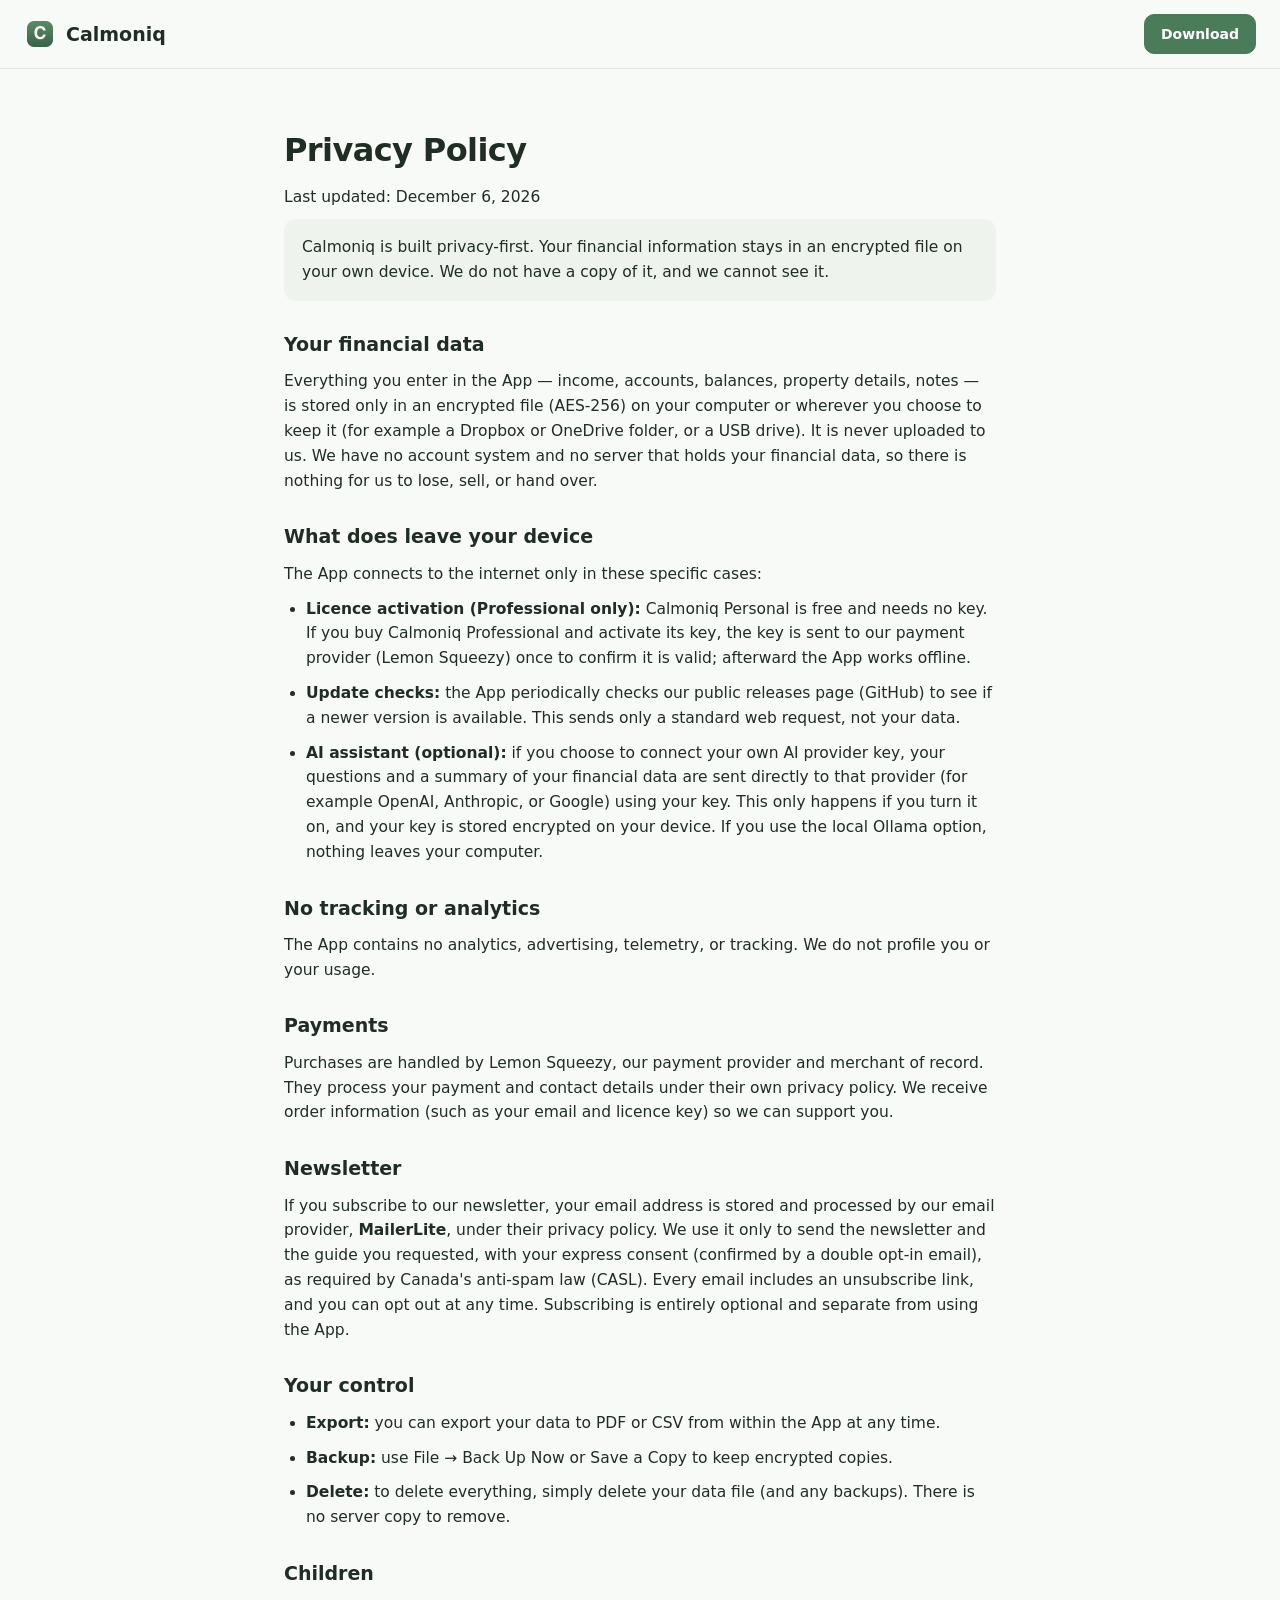
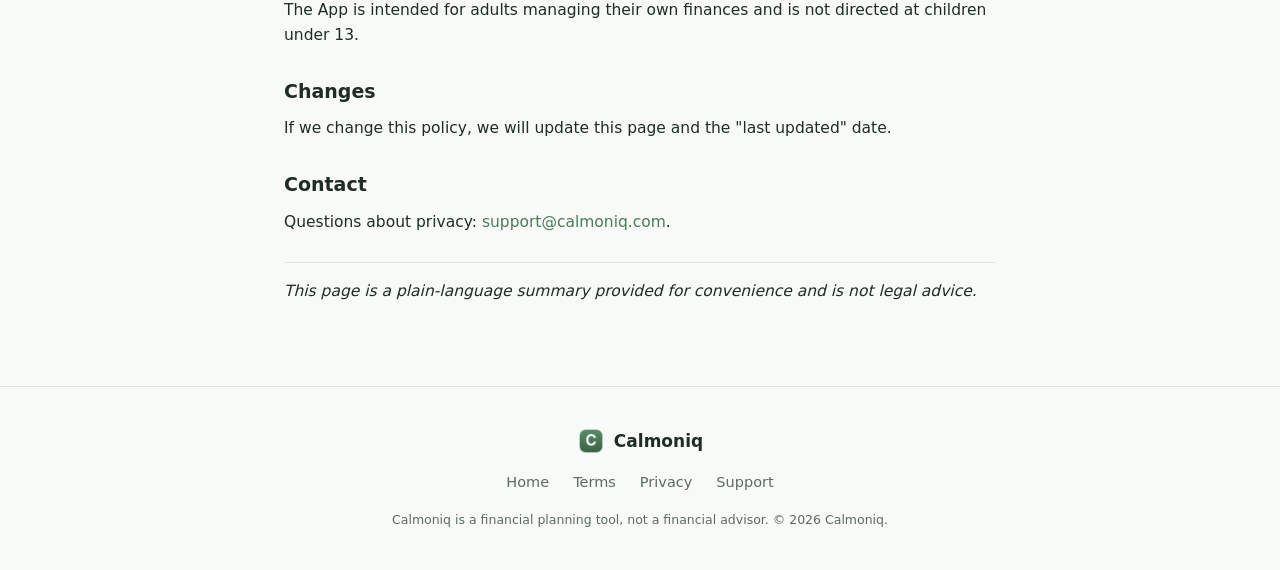
==== privacy.html @ 3c46fd38 "Make Calmoniq Personal free; add newsletter (MailerLite) + Buy Me a Coffee - Pricing → Free (drop $4" ====
<!DOCTYPE html>
<html lang="en">
<head>
<meta charset="UTF-8" />
<meta name="viewport" content="width=device-width, initial-scale=1.0" />
<title>Privacy Policy — Calmoniq</title>
<meta name="description" content="How Calmoniq handles your data. Your financial information stays encrypted on your own device." />
<link rel="canonical" href="https://calmoniq.com/privacy.html" />
<link rel="icon" href="assets/icon.png" />
<link rel="stylesheet" href="styles.css?v=6" />
</head>
<body>
<header class="nav">
  <a class="brand" href="index.html"><img src="assets/icon.png" alt="Calmoniq" width="32" height="32" /><span>Calmoniq</span></a>
  <nav class="nav-links"><a class="btn btn-sm" href="index.html#download">Download</a></nav>
</header>

<main class="legal">
  <h1>Privacy Policy</h1>
  <p class="legal-updated">Last updated: <span id="updated"></span></p>

  <p class="legal-lead">Calmoniq is built privacy-first. Your financial information stays in an encrypted file on your own device. We do not have a copy of it, and we cannot see it.</p>

  <h2>Your financial data</h2>
  <p>Everything you enter in the App — income, accounts, balances, property details, notes — is stored only in an encrypted file (AES-256) on your computer or wherever you choose to keep it (for example a Dropbox or OneDrive folder, or a USB drive). It is never uploaded to us. We have no account system and no server that holds your financial data, so there is nothing for us to lose, sell, or hand over.</p>

  <h2>What does leave your device</h2>
  <p>The App connects to the internet only in these specific cases:</p>
  <ul>
    <li><strong>Licence activation (Professional only):</strong> Calmoniq Personal is free and needs no key. If you buy Calmoniq Professional and activate its key, the key is sent to our payment provider (Lemon Squeezy) once to confirm it is valid; afterward the App works offline.</li>
    <li><strong>Update checks:</strong> the App periodically checks our public releases page (GitHub) to see if a newer version is available. This sends only a standard web request, not your data.</li>
    <li><strong>AI assistant (optional):</strong> if you choose to connect your own AI provider key, your questions and a summary of your financial data are sent directly to that provider (for example OpenAI, Anthropic, or Google) using your key. This only happens if you turn it on, and your key is stored encrypted on your device. If you use the local Ollama option, nothing leaves your computer.</li>
  </ul>

  <h2>No tracking or analytics</h2>
  <p>The App contains no analytics, advertising, telemetry, or tracking. We do not profile you or your usage.</p>

  <h2>Payments</h2>
  <p>Purchases are handled by Lemon Squeezy, our payment provider and merchant of record. They process your payment and contact details under their own privacy policy. We receive order information (such as your email and licence key) so we can support you.</p>

  <h2>Newsletter</h2>
  <p>If you subscribe to our newsletter, your email address is stored and processed by our email provider, <strong>MailerLite</strong>, under their privacy policy. We use it only to send the newsletter and the guide you requested, with your express consent (confirmed by a double opt-in email), as required by Canada's anti-spam law (CASL). Every email includes an unsubscribe link, and you can opt out at any time. Subscribing is entirely optional and separate from using the App.</p>

  <h2>Your control</h2>
  <ul>
    <li><strong>Export:</strong> you can export your data to PDF or CSV from within the App at any time.</li>
    <li><strong>Backup:</strong> use File → Back Up Now or Save a Copy to keep encrypted copies.</li>
    <li><strong>Delete:</strong> to delete everything, simply delete your data file (and any backups). There is no server copy to remove.</li>
  </ul>

  <h2>Children</h2>
  <p>The App is intended for adults managing their own finances and is not directed at children under 13.</p>

  <h2>Changes</h2>
  <p>If we change this policy, we will update this page and the "last updated" date.</p>

  <h2>Contact</h2>
  <p>Questions about privacy: <a href="mailto:support@calmoniq.com">support@calmoniq.com</a>.</p>

  <p class="legal-note">This page is a plain-language summary provided for convenience and is not legal advice.</p>
</main>

<footer class="footer">
  <div class="footer-brand"><img src="assets/icon.png" alt="" width="28" height="28" /><span>Calmoniq</span></div>
  <nav class="footer-links">
    <a href="index.html">Home</a>
    <a href="terms.html">Terms</a>
    <a href="privacy.html">Privacy</a>
    <a href="mailto:support@calmoniq.com">Support</a>
  </nav>
  <p class="disclaimer">Calmoniq is a financial planning tool, not a financial advisor. © <span id="year"></span> Calmoniq.</p>
</footer>
<script>
  document.getElementById("year").textContent = new Date().getFullYear();
  document.getElementById("updated").textContent = new Date().toLocaleDateString("en-CA", { year: "numeric", month: "long", day: "numeric" });
</script>
</body>
</html>
---- styles.css ----
:root {
  --green: #4a7c59;
  --green-dark: #3a6347;
  --green-light: #5a8d68;
  --bg: #f8faf8;
  --bg-alt: #eef3ee;
  --text: #1f2d24;
  --muted: #5c6b61;
  --border: #dde6df;
  --white: #ffffff;
  --radius: 16px;
  --shadow: 0 8px 30px rgba(31, 45, 36, 0.08);
  --max: 1120px;
}
* { box-sizing: border-box; margin: 0; padding: 0; }
html { scroll-behavior: smooth; }
body {
  font-family: "Inter", -apple-system, BlinkMacSystemFont, "Segoe UI", system-ui, sans-serif;
  background: var(--bg);
  color: var(--text);
  line-height: 1.6;
  -webkit-font-smoothing: antialiased;
}
img { max-width: 100%; display: block; }
a { color: inherit; text-decoration: none; }

/* buttons */
.btn {
  display: inline-flex; align-items: center; justify-content: center;
  background: var(--green); color: #fff; font-weight: 600; font-size: 15px;
  padding: 12px 22px; border-radius: 10px; border: 1px solid var(--green);
  cursor: pointer; transition: background .15s, transform .05s; white-space: nowrap;
}
.btn:hover { background: var(--green-dark); }
.btn:active { transform: translateY(1px); }
.btn-lg { padding: 15px 28px; font-size: 16px; }
.btn-sm { padding: 8px 16px; font-size: 14px; }
.btn-ghost { background: transparent; color: var(--green-dark); border-color: var(--border); }
.btn-ghost:hover { background: var(--bg-alt); }
.btn-block { width: 100%; }

/* nav */
.nav {
  position: sticky; top: 0; z-index: 50;
  display: flex; align-items: center; justify-content: space-between;
  padding: 14px 24px; background: rgba(248,250,248,.85); backdrop-filter: blur(10px);
  border-bottom: 1px solid var(--border); max-width: 100%;
}
.brand { display: flex; align-items: center; gap: 10px; font-weight: 700; font-size: 19px; }
.brand img { border-radius: 7px; }
.nav-links { display: flex; align-items: center; gap: 24px; font-size: 15px; }
.nav-links a:not(.btn) { color: var(--muted); }
.nav-links a:not(.btn):hover { color: var(--text); }

/* hero */
.hero {
  display: grid; grid-template-columns: 1.05fr 1fr; gap: 48px; align-items: center;
  max-width: var(--max); margin: 0 auto; padding: 72px 24px 56px;
}
.pill {
  display: inline-block; background: var(--bg-alt); color: var(--green-dark);
  font-size: 13.5px; font-weight: 600; padding: 6px 14px; border-radius: 999px; margin-bottom: 22px;
}
.hero h1 { font-size: 52px; line-height: 1.08; letter-spacing: -1.5px; margin-bottom: 20px; }
.accent { color: var(--green); }
.lede { font-size: 18px; color: var(--muted); max-width: 540px; margin-bottom: 30px; }
.cta-row { display: flex; gap: 14px; flex-wrap: wrap; }
.cta-sub { font-size: 13.5px; color: var(--muted); margin-top: 14px; }
.hero-shot img {
  border-radius: var(--radius); box-shadow: var(--shadow); border: 1px solid var(--border);
}

/* trust strip */
.trust-strip {
  display: flex; flex-wrap: wrap; justify-content: center; gap: 14px 40px;
  background: var(--green); color: #eaf2ec; padding: 18px 24px; font-size: 14.5px; font-weight: 500;
}

/* sections */
.section { max-width: var(--max); margin: 0 auto; padding: 80px 24px; }
.section-alt { background: var(--bg-alt); max-width: 100%; }
.section-alt > * { max-width: var(--max); margin-left: auto; margin-right: auto; }
.section h2 { font-size: 34px; letter-spacing: -0.8px; text-align: center; margin-bottom: 44px; }

/* feature grid */
.grid { display: grid; grid-template-columns: repeat(3, 1fr); gap: 22px; }
.grid-3 { grid-template-columns: repeat(3, 1fr); }
.card {
  background: var(--white); border: 1px solid var(--border); border-radius: var(--radius);
  padding: 26px; box-shadow: 0 1px 3px rgba(31,45,36,.04);
}
.card h3 { font-size: 18px; margin-bottom: 8px; }
.card p { color: var(--muted); font-size: 15px; }

/* screenshots */
.screens { display: grid; grid-template-columns: repeat(2, 1fr); gap: 26px; }
.screens figure {
  background: var(--white); border: 1px solid var(--border); border-radius: var(--radius);
  overflow: hidden; box-shadow: var(--shadow);
}
.screens img { width: 100%; }
.screens figcaption { padding: 12px 16px; font-size: 14px; color: var(--muted); font-weight: 500; }

/* updates */
.updates { text-align: center; max-width: 760px; }
.updates-lede { color: var(--muted); font-size: 17px; margin: -24px auto 30px; }
.updates-tags { display: flex; flex-wrap: wrap; justify-content: center; gap: 10px; }
.updates-tags span {
  background: var(--bg-alt); color: var(--green-dark); font-size: 14px; font-weight: 500;
  padding: 8px 16px; border-radius: 999px;
}

/* privacy */
.privacy { text-align: center; }
.privacy-lede { font-size: 18px; color: var(--muted); max-width: 620px; margin: -24px auto 40px; }
.privacy .grid-3 { text-align: left; }

/* pricing */
.price-card {
  max-width: 460px; margin: 0 auto; background: var(--white);
  border: 1px solid var(--border); border-radius: 20px; padding: 36px; box-shadow: var(--shadow);
}
.price-top { text-align: center; border-bottom: 1px solid var(--border); padding-bottom: 24px; margin-bottom: 24px; }
.price-top h3 { font-size: 18px; color: var(--muted); font-weight: 600; }
.price { margin: 12px 0 6px; }
.price .amount { font-size: 52px; font-weight: 800; letter-spacing: -1.5px; }
.price .per { font-size: 17px; color: var(--muted); margin-left: 8px; }
.price-note { color: var(--muted); font-size: 14.5px; }
.price-list { list-style: none; margin-bottom: 26px; }
.price-list li { padding: 9px 0 9px 30px; position: relative; font-size: 15.5px; }
.price-list li::before {
  content: "✓"; position: absolute; left: 0; color: var(--green); font-weight: 700;
}
.price-sub { text-align: center; font-size: 13px; color: var(--muted); margin-top: 14px; }

/* donate */
.donate { text-align: center; max-width: 460px; margin: 22px auto 0; }
.donate p { color: var(--muted); font-size: 14.5px; margin-bottom: 14px; }

/* newsletter */
.newsletter { text-align: center; max-width: 640px; }
.newsletter-intro { color: var(--muted); font-size: 16px; margin: -28px auto 28px; max-width: 540px; }
.newsletter-form { display: flex; flex-direction: column; gap: 14px; align-items: center; }
.newsletter-form input[type=email] {
  width: 100%; max-width: 420px; padding: 13px 16px; font-size: 15px;
  border: 1px solid var(--border); border-radius: 10px; font-family: inherit;
}
.newsletter-form input[type=email]:focus { outline: 2px solid var(--green); border-color: var(--green); }
.consent {
  display: flex; gap: 10px; align-items: flex-start; max-width: 420px;
  text-align: left; font-size: 13.5px; color: var(--muted);
}
.consent input { margin-top: 3px; }
.form-msg { font-size: 14px; font-weight: 600; }
.form-msg.ok { color: var(--green); }
.form-msg.err { color: #b3422f; }
.fineprint { font-size: 12.5px; color: var(--muted); margin-top: 18px; line-height: 1.7; }
.lead-magnet-offer { font-size: 15px; color: var(--text); max-width: 480px; margin: 0 auto 18px; }
.grab-guide { color: var(--green); font-weight: 600; }
.grab-guide:hover { text-decoration: underline; }

/* footer */
.footer {
  border-top: 1px solid var(--border); padding: 40px 24px; text-align: center;
  display: flex; flex-direction: column; align-items: center; gap: 16px;
}
.footer-brand { display: flex; align-items: center; gap: 9px; font-weight: 700; font-size: 17px; }
.footer-brand img { border-radius: 6px; }
.footer-links { display: flex; gap: 24px; font-size: 14.5px; color: var(--muted); }
.footer-links a:hover { color: var(--text); }
.disclaimer { font-size: 12.5px; color: var(--muted); max-width: 560px; }

/* responsive */
@media (max-width: 860px) {
  .hero { grid-template-columns: 1fr; padding-top: 48px; }
  .hero h1 { font-size: 40px; }
  .hero-shot { order: -1; }
  .grid, .grid-3, .screens { grid-template-columns: 1fr; }
  /* Hide in-page section anchors on mobile, but keep .btn links (the
     Personal/Business cross-link and the primary CTA) visible. */
  .nav-links a:not(.btn) { display: none; }
  .section { padding: 56px 24px; }
  .section h2 { font-size: 28px; }
  /* Let the nav wrap instead of overlapping when the brand + cross-link +
     CTA button are wider than a phone screen. */
  .nav { padding: 12px 16px; flex-wrap: wrap; row-gap: 10px; }
  .nav-links { gap: 10px; flex-wrap: wrap; justify-content: flex-end; }
}

/* pricing grid (Personal vs Professional) */
.price-grid { display: grid; grid-template-columns: repeat(2, 1fr); gap: 22px; max-width: 820px; margin: 0 auto; align-items: start; }
.price-grid-3 { grid-template-columns: repeat(3, 1fr); max-width: 1000px; }
.price-card-pro { border: 2px solid var(--green); position: relative; }
.badge-popular {
  position: absolute; top: -11px; left: 50%; transform: translateX(-50%);
  background: var(--green); color: #fff; font-size: 12px; font-weight: 600;
  padding: 3px 14px; border-radius: 999px; white-space: nowrap;
}

/* FAQ */
.faq { max-width: 760px; margin: 0 auto; display: grid; gap: 14px; }
.faq-item { background: var(--white); border: 1px solid var(--border); border-radius: var(--radius); padding: 18px 20px; }
.faq-item h3 { font-size: 16px; margin-bottom: 6px; }
.faq-item p { color: var(--muted); font-size: 14.5px; }

/* legal pages */
.legal { max-width: 760px; margin: 0 auto; padding: 56px 24px 72px; }
.legal h1 { font-size: 32px; letter-spacing: -0.6px; margin-bottom: 8px; }
.legal-updated { color: var(--muted); font-size: 13.5px; margin-bottom: 28px; }
.legal-lead { font-size: 17px; color: var(--text); background: var(--bg-alt); border-radius: 12px; padding: 16px 18px; margin-bottom: 28px; }
.legal h2 { font-size: 19px; margin: 28px 0 10px; }
.legal p, .legal li { color: var(--text); font-size: 15.5px; margin-bottom: 10px; }
.legal ul { padding-left: 22px; margin-bottom: 12px; }
.legal a { color: var(--green); font-weight: 500; }
.legal a:hover { text-decoration: underline; }
.legal-note { color: var(--muted); font-size: 13px; font-style: italic; margin-top: 28px; border-top: 1px solid var(--border); padding-top: 16px; }

/* responsive: pricing grids + small phones.
   Placed at the end so it overrides the base .price-grid / .price-grid-3
   rules (which appear after the main @media block in source order). */
@media (max-width: 860px) {
  .price-grid, .price-grid-3 { grid-template-columns: 1fr; max-width: 460px; }
}
@media (max-width: 480px) {
  .hero { padding: 40px 18px 36px; }
  .hero h1 { font-size: 32px; }
  .lede { font-size: 16.5px; }
  .section { padding: 48px 18px; }
  .section h2 { font-size: 25px; margin-bottom: 32px; }
  .trust-strip { gap: 10px 20px; font-size: 13px; padding: 16px 18px; }
  .price-card { padding: 28px 22px; }
  .price .amount { font-size: 44px; }
  .nav-links { gap: 8px; }
  .nav-links .btn-sm { padding: 7px 12px; font-size: 13px; }
  .footer-links { flex-wrap: wrap; justify-content: center; gap: 14px 18px; }
}
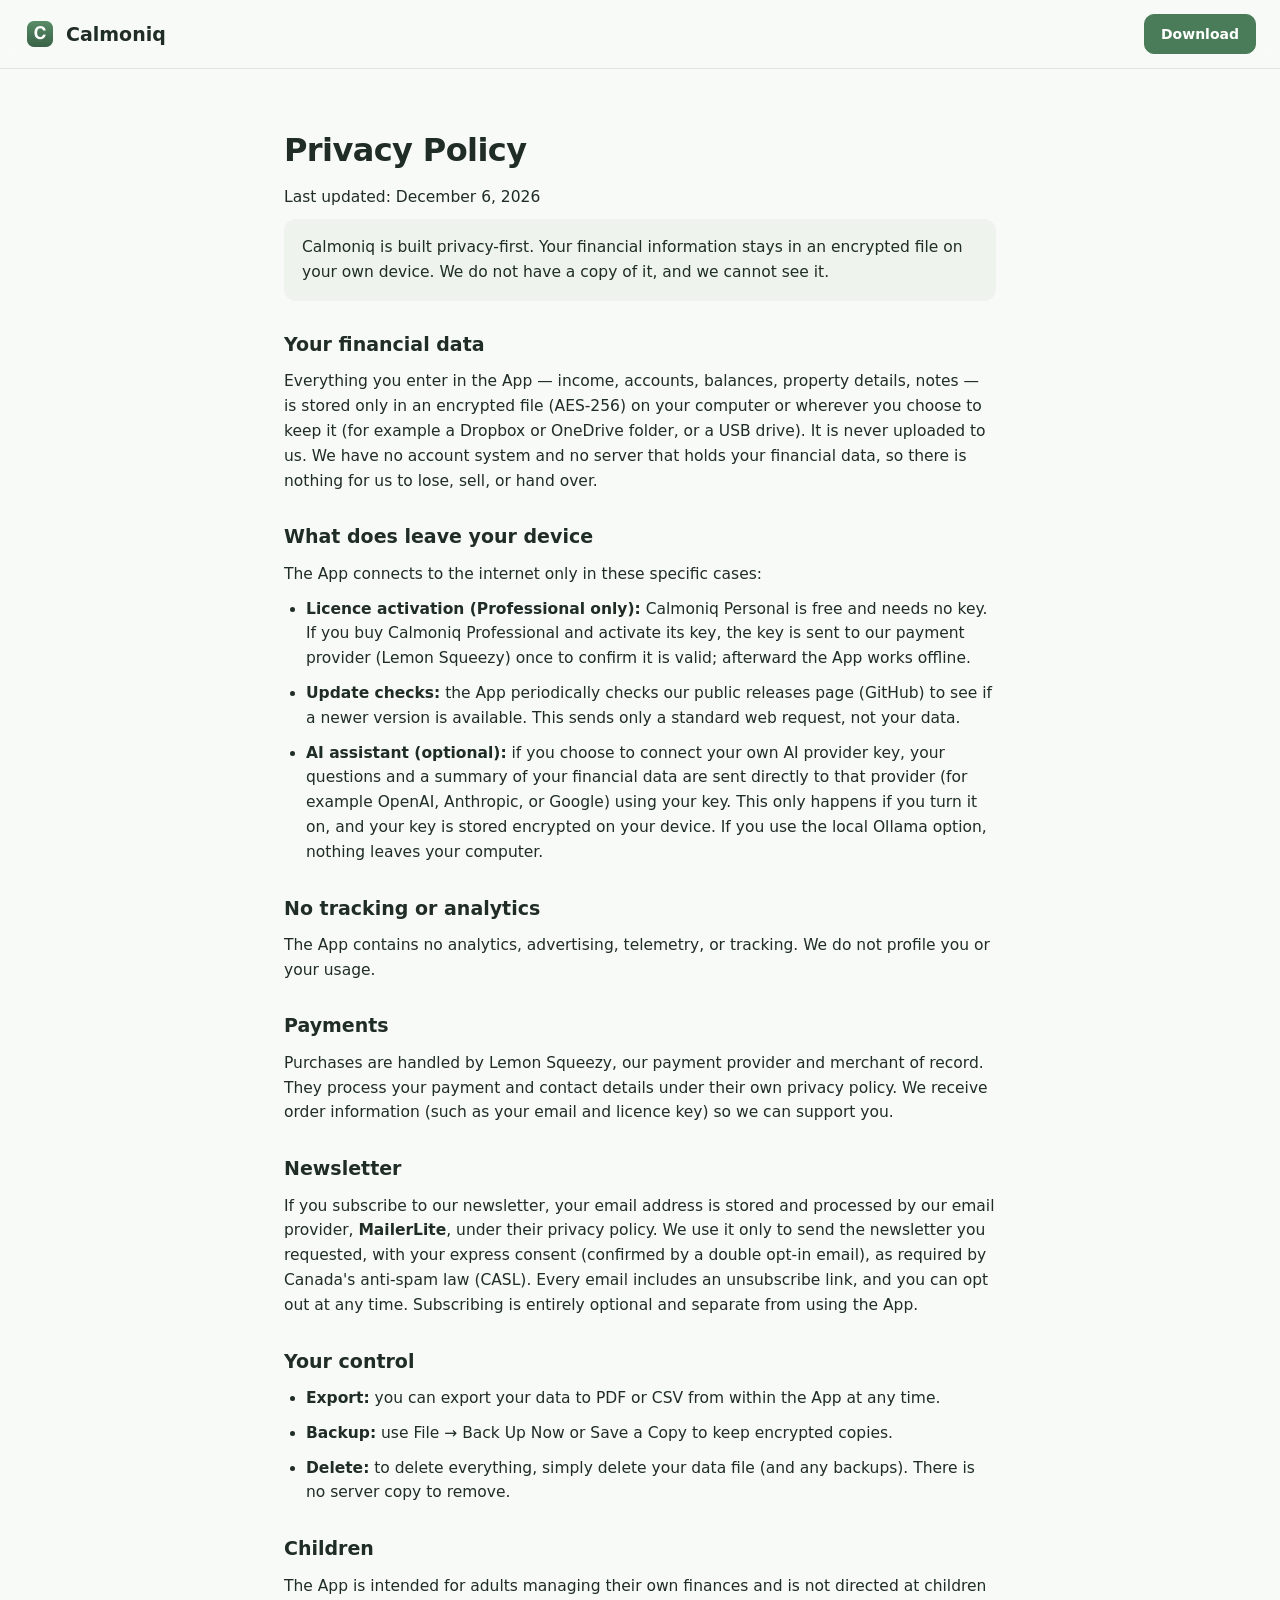
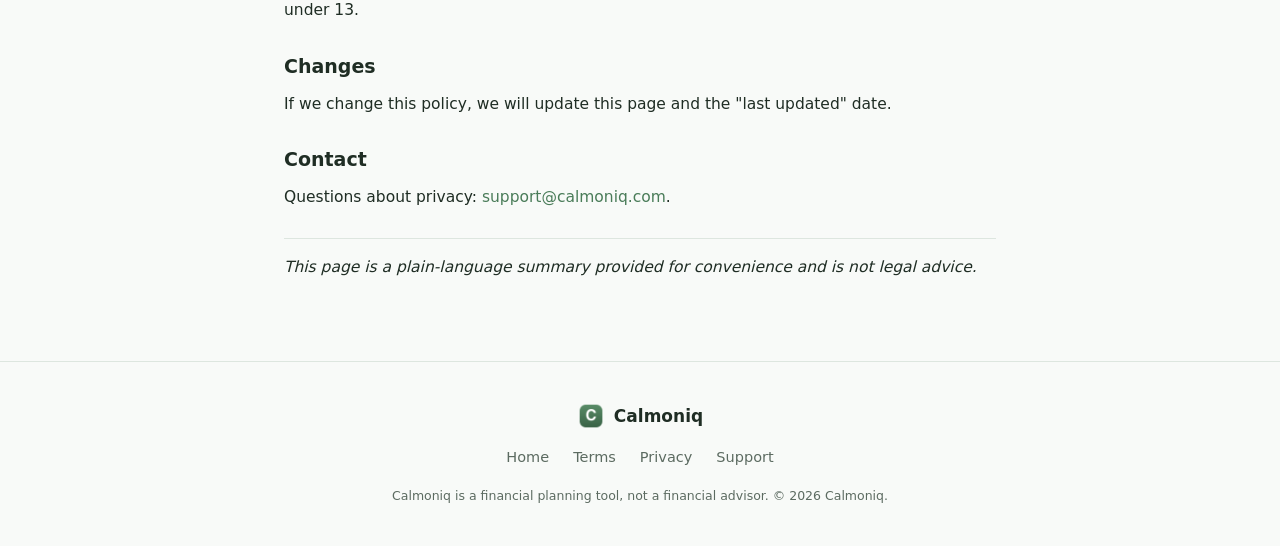
==== commit 64a54eb7: "Add yellow Buy Me a Coffee button in nav; ungate the 2026 guide PDF download Co-Authored-By: Claude " ====
--- a/privacy.html
+++ b/privacy.html
@@ -7,7 +7,7 @@
 <meta name="description" content="How Calmoniq handles your data. Your financial information stays encrypted on your own device." />
 <link rel="canonical" href="https://calmoniq.com/privacy.html" />
 <link rel="icon" href="assets/icon.png" />
-<link rel="stylesheet" href="styles.css?v=6" />
+<link rel="stylesheet" href="styles.css?v=7" />
 </head>
 <body>
 <header class="nav">
@@ -39,7 +39,7 @@
   <p>Purchases are handled by Lemon Squeezy, our payment provider and merchant of record. They process your payment and contact details under their own privacy policy. We receive order information (such as your email and licence key) so we can support you.</p>
 
   <h2>Newsletter</h2>
-  <p>If you subscribe to our newsletter, your email address is stored and processed by our email provider, <strong>MailerLite</strong>, under their privacy policy. We use it only to send the newsletter and the guide you requested, with your express consent (confirmed by a double opt-in email), as required by Canada's anti-spam law (CASL). Every email includes an unsubscribe link, and you can opt out at any time. Subscribing is entirely optional and separate from using the App.</p>
+  <p>If you subscribe to our newsletter, your email address is stored and processed by our email provider, <strong>MailerLite</strong>, under their privacy policy. We use it only to send the newsletter you requested, with your express consent (confirmed by a double opt-in email), as required by Canada's anti-spam law (CASL). Every email includes an unsubscribe link, and you can opt out at any time. Subscribing is entirely optional and separate from using the App.</p>
 
   <h2>Your control</h2>
   <ul>
--- a/styles.css
+++ b/styles.css
@@ -38,6 +38,9 @@
 .btn-ghost { background: transparent; color: var(--green-dark); border-color: var(--border); }
 .btn-ghost:hover { background: var(--bg-alt); }
 .btn-block { width: 100%; }
+/* Buy Me a Coffee — distinct brand yellow so it stands out in the nav */
+.btn-coffee { background: #ffdd00; color: #1f2d24; border-color: #ffdd00; font-weight: 700; }
+.btn-coffee:hover { background: #f5c518; border-color: #f5c518; }
 
 /* nav */
 .nav {
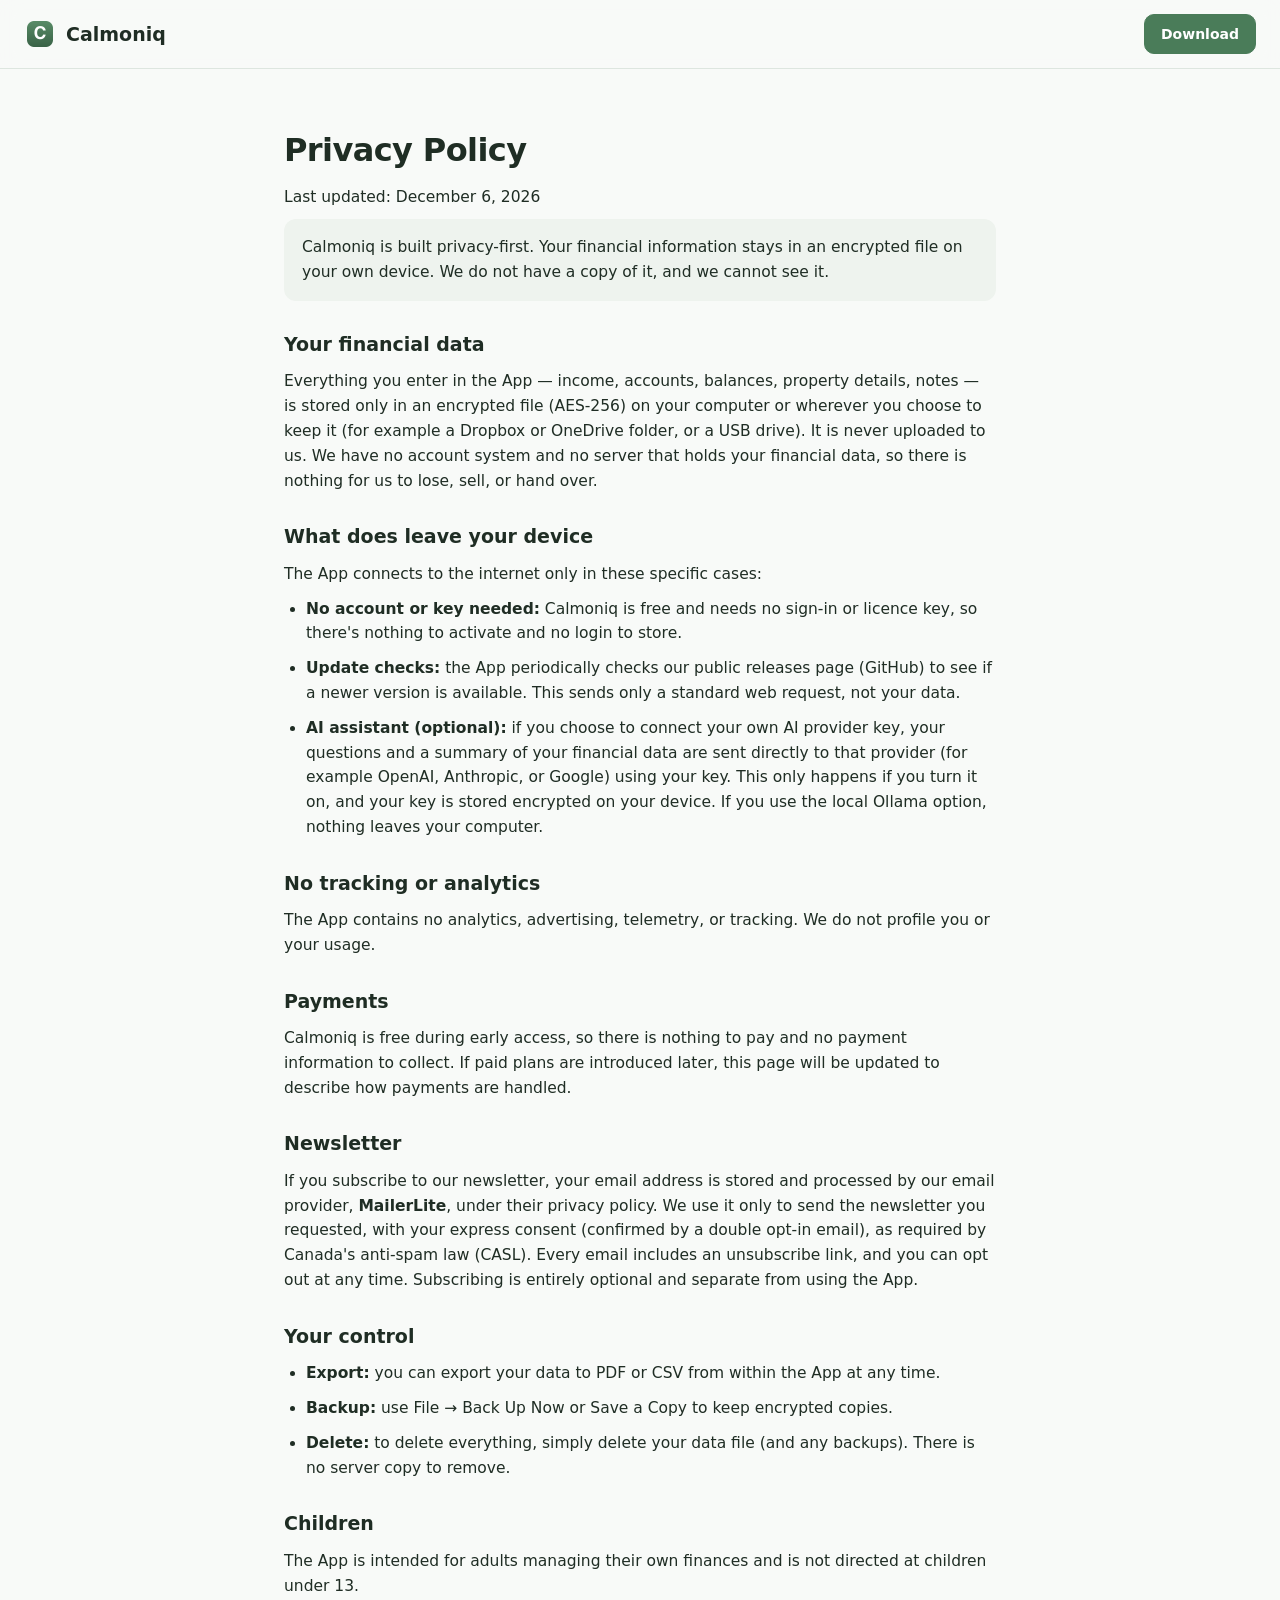
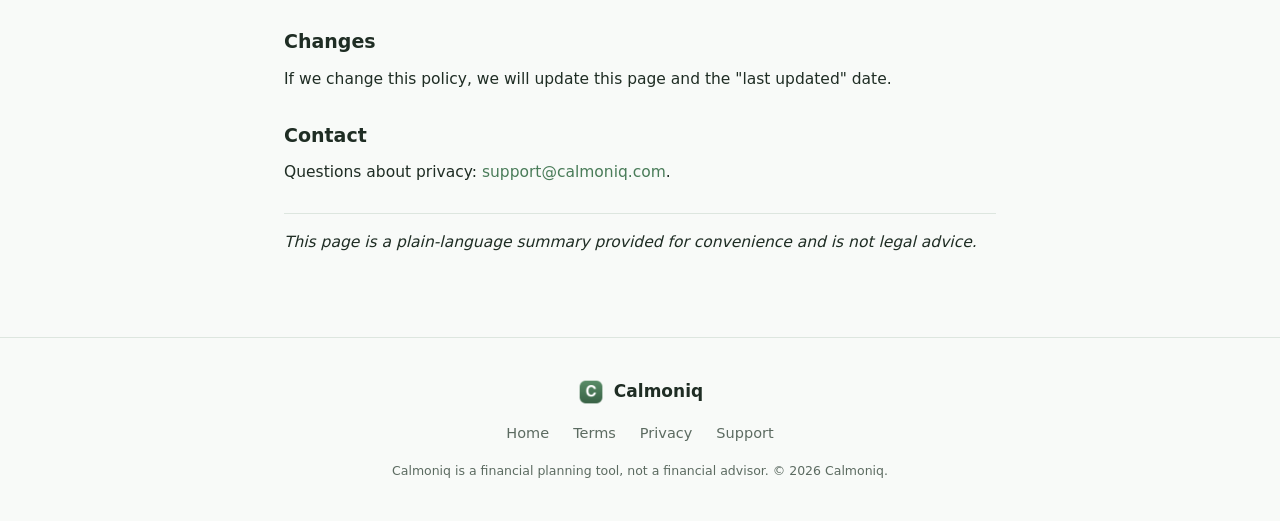
==== commit f08a601e: "Reposition as free early-access beta; hide Professional edition - Hero + pricing reframed as 'free e" ====
--- a/privacy.html
+++ b/privacy.html
@@ -7,7 +7,8 @@
 <meta name="description" content="How Calmoniq handles your data. Your financial information stays encrypted on your own device." />
 <link rel="canonical" href="https://calmoniq.com/privacy.html" />
 <link rel="icon" href="assets/icon.png" />
-<link rel="stylesheet" href="styles.css?v=7" />
+<link rel="stylesheet" href="styles.css?v=9" />
+<script src="analytics.js?v=9"></script>
 </head>
 <body>
 <header class="nav">
@@ -27,7 +28,7 @@
   <h2>What does leave your device</h2>
   <p>The App connects to the internet only in these specific cases:</p>
   <ul>
-    <li><strong>Licence activation (Professional only):</strong> Calmoniq Personal is free and needs no key. If you buy Calmoniq Professional and activate its key, the key is sent to our payment provider (Lemon Squeezy) once to confirm it is valid; afterward the App works offline.</li>
+    <li><strong>No account or key needed:</strong> Calmoniq is free and needs no sign-in or licence key, so there's nothing to activate and no login to store.</li>
     <li><strong>Update checks:</strong> the App periodically checks our public releases page (GitHub) to see if a newer version is available. This sends only a standard web request, not your data.</li>
     <li><strong>AI assistant (optional):</strong> if you choose to connect your own AI provider key, your questions and a summary of your financial data are sent directly to that provider (for example OpenAI, Anthropic, or Google) using your key. This only happens if you turn it on, and your key is stored encrypted on your device. If you use the local Ollama option, nothing leaves your computer.</li>
   </ul>
@@ -36,7 +37,7 @@
   <p>The App contains no analytics, advertising, telemetry, or tracking. We do not profile you or your usage.</p>
 
   <h2>Payments</h2>
-  <p>Purchases are handled by Lemon Squeezy, our payment provider and merchant of record. They process your payment and contact details under their own privacy policy. We receive order information (such as your email and licence key) so we can support you.</p>
+  <p>Calmoniq is free during early access, so there is nothing to pay and no payment information to collect. If paid plans are introduced later, this page will be updated to describe how payments are handled.</p>
 
   <h2>Newsletter</h2>
   <p>If you subscribe to our newsletter, your email address is stored and processed by our email provider, <strong>MailerLite</strong>, under their privacy policy. We use it only to send the newsletter you requested, with your express consent (confirmed by a double opt-in email), as required by Canada's anti-spam law (CASL). Every email includes an unsubscribe link, and you can opt out at any time. Subscribing is entirely optional and separate from using the App.</p>
--- a/styles.css
+++ b/styles.css
@@ -135,6 +135,51 @@
   content: "✓"; position: absolute; left: 0; color: var(--green); font-weight: 700;
 }
 .price-sub { text-align: center; font-size: 13px; color: var(--muted); margin-top: 14px; }
+
+/* post-download (thanks.html) */
+.thanks { max-width: 860px; }
+.thanks-card { background: var(--white); border: 1px solid var(--border); border-radius: var(--radius); padding: 34px 32px; }
+.thanks-title { font-size: 26px; letter-spacing: -0.5px; display: flex; align-items: center; gap: 12px; }
+.thanks-check {
+  flex: none; width: 30px; height: 30px; border-radius: 50%; background: var(--green); color: #fff;
+  font-size: 17px; display: flex; align-items: center; justify-content: center;
+}
+.thanks-meta { color: var(--muted); font-size: 14px; margin: 8px 0 0 42px; }
+.thanks-meta a { color: var(--green); font-weight: 500; margin-left: 8px; }
+.thanks-alt { margin: 8px 0 0 42px; font-size: 13.5px; }
+.thanks-alt a { color: var(--green); }
+.thanks-rule { border: none; border-top: 1px solid var(--border); margin: 26px 0; }
+.thanks-grid { display: grid; grid-template-columns: 1fr 1fr; gap: 26px; align-items: start; }
+.thanks-h2 { font-size: 16px; margin-bottom: 14px; }
+.steps { list-style: none; }
+.steps li { display: flex; gap: 11px; margin-bottom: 13px; }
+.steps li span {
+  flex: none; width: 22px; height: 22px; border-radius: 50%; background: var(--bg-alt);
+  color: var(--green-dark); font-size: 12.5px; font-weight: 600;
+  display: flex; align-items: center; justify-content: center;
+}
+.steps li p { font-size: 14px; color: var(--muted); line-height: 1.55; }
+.thanks-note { font-size: 12.5px; color: var(--muted); margin-top: 12px; }
+.thanks-note a { color: var(--green); font-weight: 500; }
+.thanks-signup { background: var(--bg-alt); border-radius: var(--radius); padding: 20px; }
+.thanks-signup-lede { font-size: 14px; color: var(--muted); line-height: 1.55; margin-bottom: 14px; }
+.thanks-row { display: flex; gap: 8px; margin-bottom: 10px; }
+.thanks-row input[type=email] {
+  flex: 1; min-width: 0; padding: 11px 12px; font-size: 14px; font-family: inherit;
+  border: 1px solid var(--border); border-radius: 10px; background: var(--white);
+}
+.thanks-row input[type=email]:focus { outline: 2px solid var(--green); border-color: var(--green); }
+.thanks-row .btn { flex: none; }
+.thanks-signup .consent { font-size: 12.5px; }
+.thanks-fine { font-size: 11.5px; color: var(--muted); margin-top: 10px; }
+.thanks-back { margin-top: 26px; font-size: 13px; color: var(--muted); text-align: center; }
+.thanks-back a { color: var(--green); }
+@media (max-width: 720px) {
+  .thanks-grid { grid-template-columns: 1fr; }
+  .thanks-card { padding: 26px 20px; }
+  .thanks-title { font-size: 22px; }
+  .thanks-meta, .thanks-alt { margin-left: 0; }
+}
 
 /* donate */
 .donate { text-align: center; max-width: 460px; margin: 22px auto 0; }
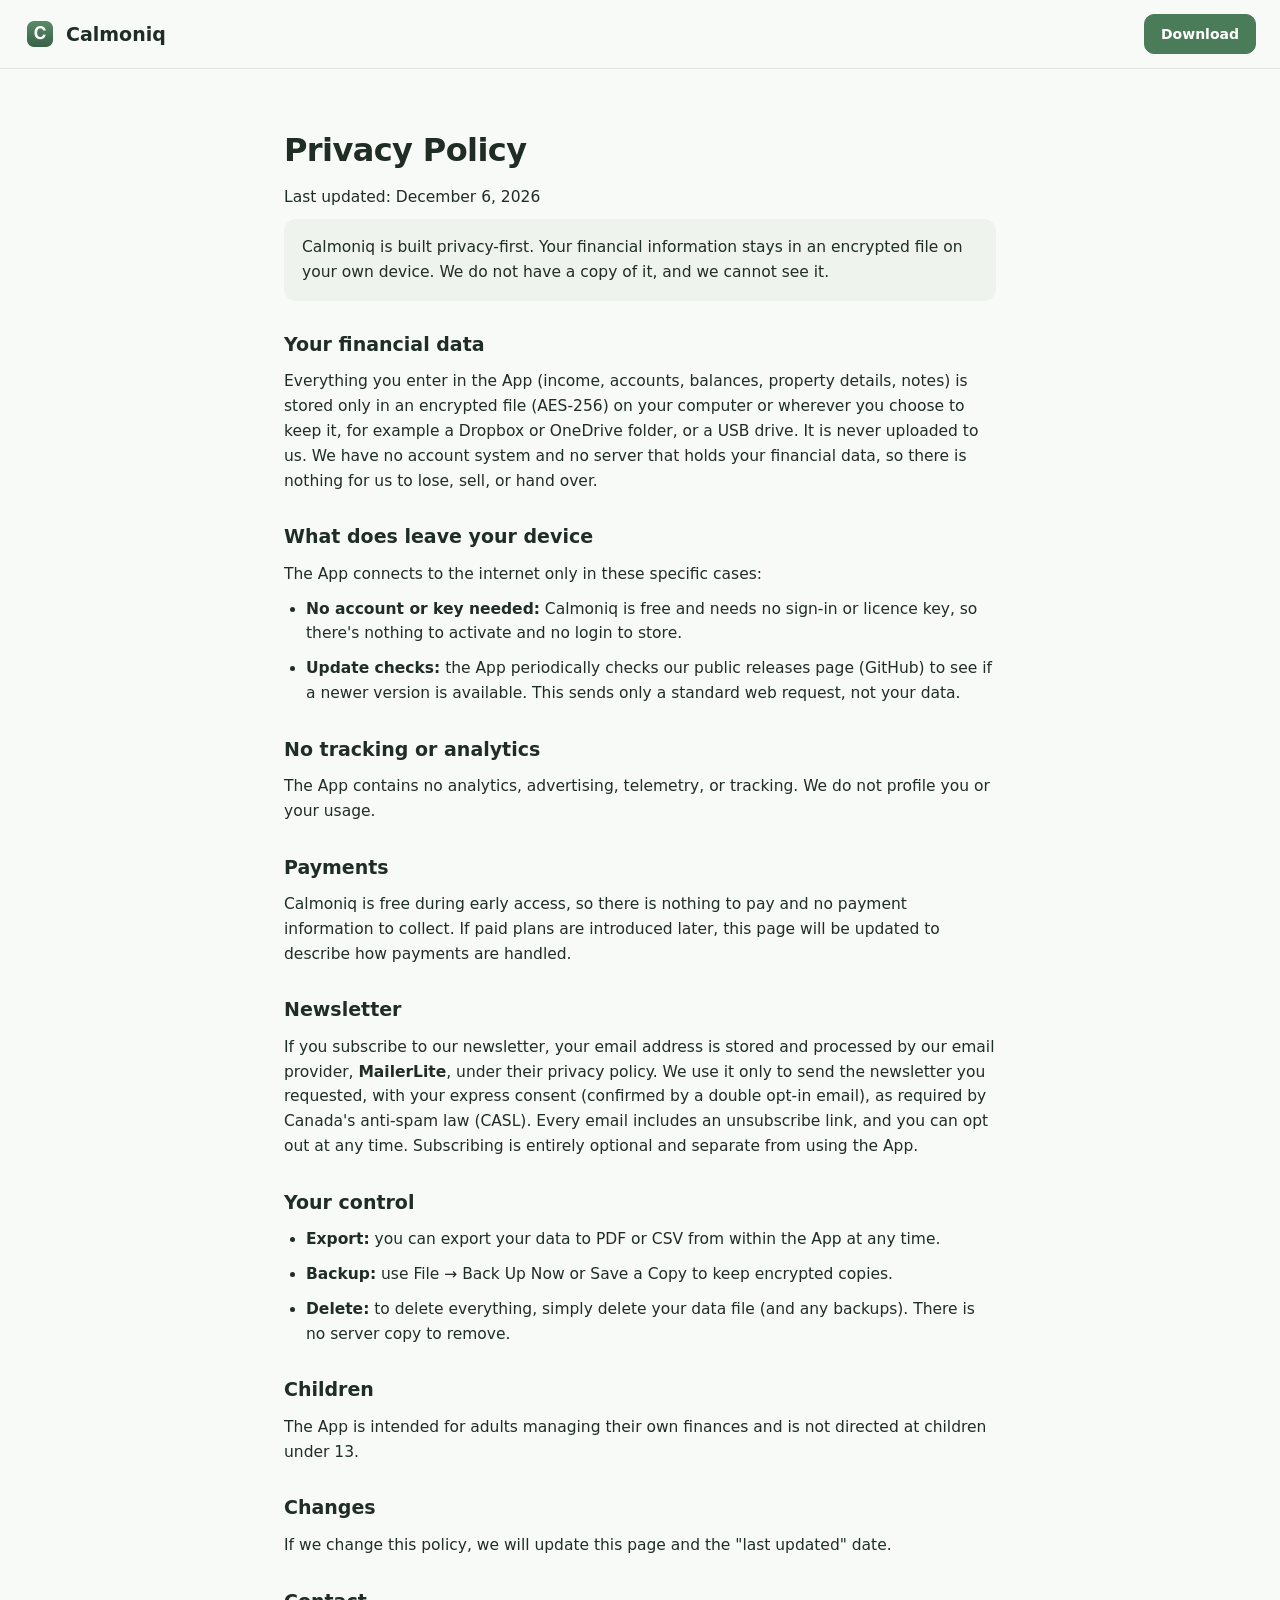
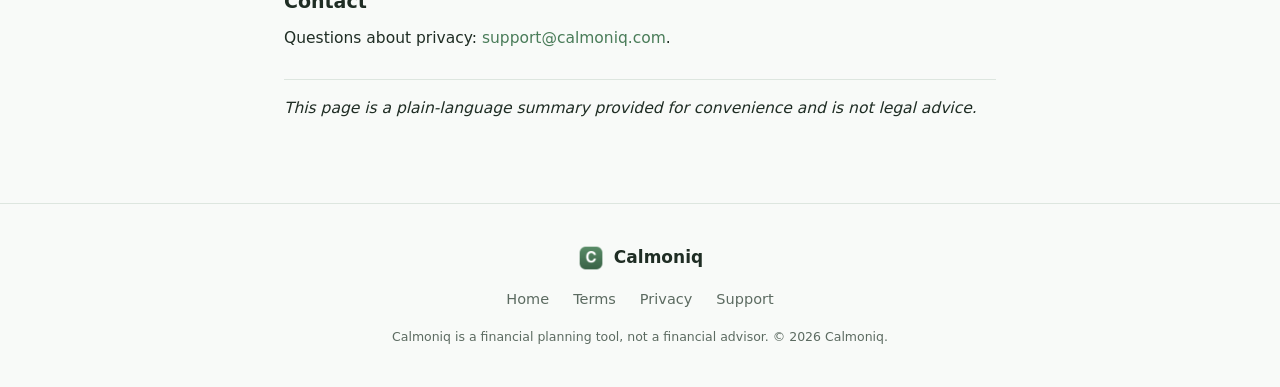
==== commit 04d58eae: "Broaden audience to individuals & families, remove AI wording and em dashes" ====
--- a/privacy.html
+++ b/privacy.html
@@ -3,12 +3,12 @@
 <head>
 <meta charset="UTF-8" />
 <meta name="viewport" content="width=device-width, initial-scale=1.0" />
-<title>Privacy Policy — Calmoniq</title>
+<title>Privacy Policy · Calmoniq</title>
 <meta name="description" content="How Calmoniq handles your data. Your financial information stays encrypted on your own device." />
 <link rel="canonical" href="https://calmoniq.com/privacy.html" />
 <link rel="icon" href="assets/icon.png" />
-<link rel="stylesheet" href="styles.css?v=9" />
-<script src="analytics.js?v=9"></script>
+<link rel="stylesheet" href="styles.css?v=10" />
+<script src="analytics.js?v=10"></script>
 </head>
 <body>
 <header class="nav">
@@ -23,14 +23,13 @@
   <p class="legal-lead">Calmoniq is built privacy-first. Your financial information stays in an encrypted file on your own device. We do not have a copy of it, and we cannot see it.</p>
 
   <h2>Your financial data</h2>
-  <p>Everything you enter in the App — income, accounts, balances, property details, notes — is stored only in an encrypted file (AES-256) on your computer or wherever you choose to keep it (for example a Dropbox or OneDrive folder, or a USB drive). It is never uploaded to us. We have no account system and no server that holds your financial data, so there is nothing for us to lose, sell, or hand over.</p>
+  <p>Everything you enter in the App (income, accounts, balances, property details, notes) is stored only in an encrypted file (AES-256) on your computer or wherever you choose to keep it, for example a Dropbox or OneDrive folder, or a USB drive. It is never uploaded to us. We have no account system and no server that holds your financial data, so there is nothing for us to lose, sell, or hand over.</p>
 
   <h2>What does leave your device</h2>
   <p>The App connects to the internet only in these specific cases:</p>
   <ul>
     <li><strong>No account or key needed:</strong> Calmoniq is free and needs no sign-in or licence key, so there's nothing to activate and no login to store.</li>
     <li><strong>Update checks:</strong> the App periodically checks our public releases page (GitHub) to see if a newer version is available. This sends only a standard web request, not your data.</li>
-    <li><strong>AI assistant (optional):</strong> if you choose to connect your own AI provider key, your questions and a summary of your financial data are sent directly to that provider (for example OpenAI, Anthropic, or Google) using your key. This only happens if you turn it on, and your key is stored encrypted on your device. If you use the local Ollama option, nothing leaves your computer.</li>
   </ul>
 
   <h2>No tracking or analytics</h2>
